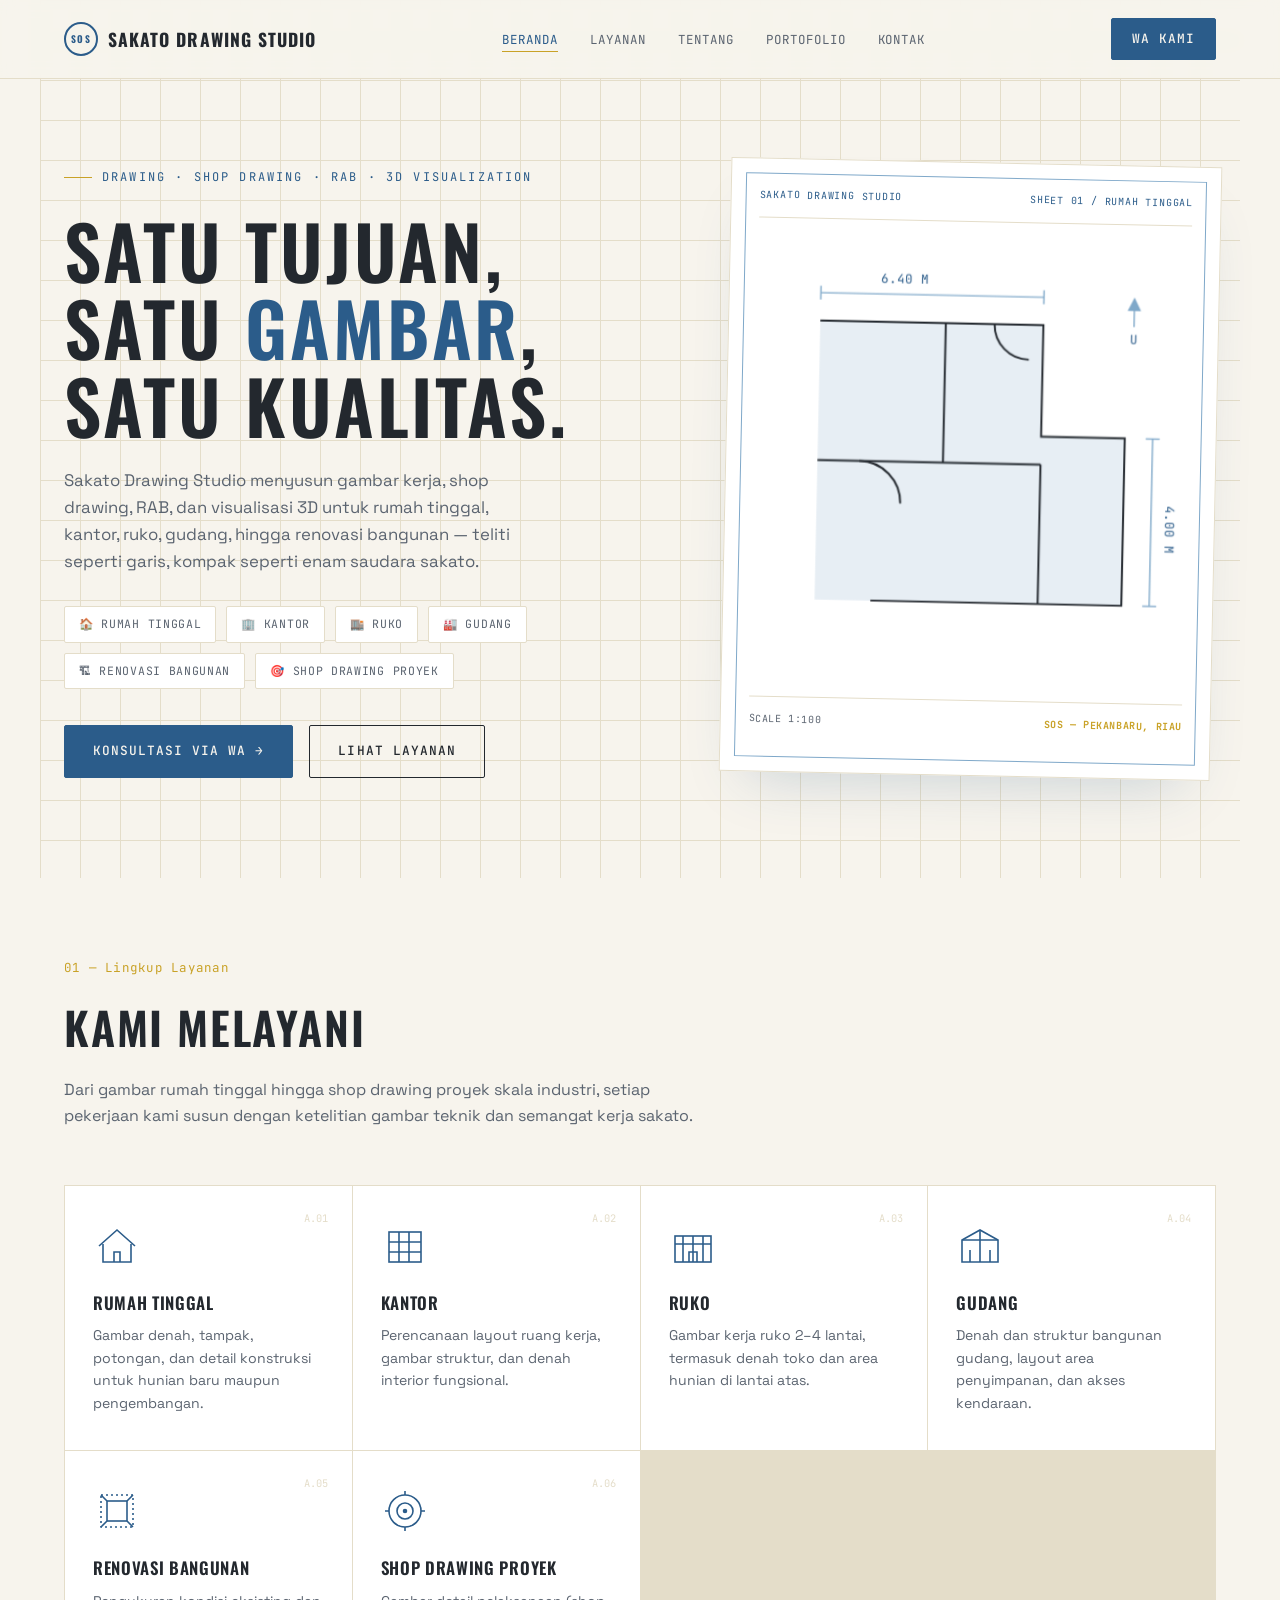
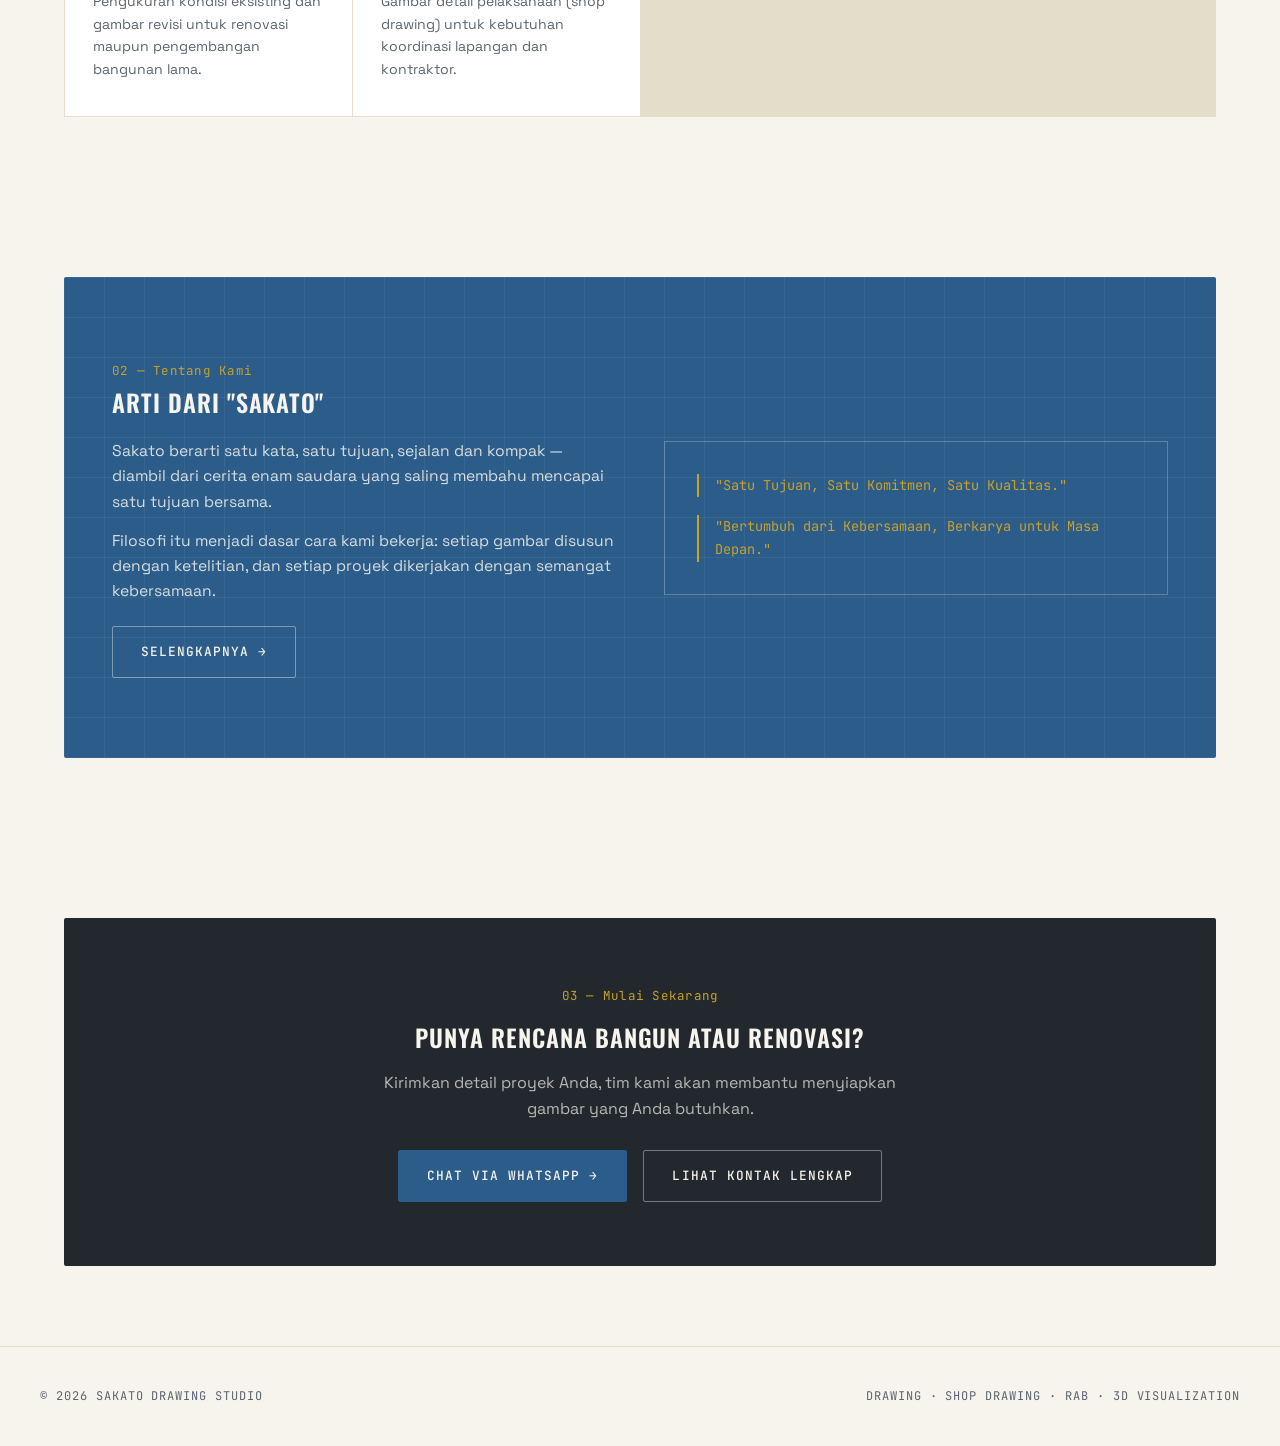
==== index.html @ 13a2aa0a "Add files via upload" ====
<!DOCTYPE html>
<html lang="id">
<head>
<meta charset="UTF-8">
<meta name="viewport" content="width=device-width, initial-scale=1.0">
<title>Sakato Drawing Studio — Drawing, Shop Drawing, RAB & 3D Visualization</title>
<link rel="preconnect" href="https://fonts.googleapis.com">
<link rel="preconnect" href="https://fonts.gstatic.com" crossorigin>
<link href="https://fonts.googleapis.com/css2?family=Oswald:wght@400;500;600;700&family=Space+Grotesk:wght@400;500;700&family=JetBrains+Mono:wght@400;500&display=swap" rel="stylesheet">
<link rel="stylesheet" href="style.css">
</head>
<body>

<header>
  <div class="nav-wrap">
    <div class="logo">
      <span class="logo-mark">SOS</span>
      Sakato Drawing Studio
    </div>
    <nav>
      <ul>
        <li><a href="index.html" class="active">Beranda</a></li>
        <li><a href="layanan.html">Layanan</a></li>
        <li><a href="tentang.html">Tentang</a></li>
        <li><a href="portofolio.html">Portofolio</a></li>
        <li><a href="kontak.html">Kontak</a></li>
      </ul>
    </nav>
    <a href="https://wa.me/6285765136700" class="btn btn-primary" style="padding:10px 20px;">WA Kami</a>
  </div>
</header>

<main>
  <!-- HERO -->
  <section class="hero blueprint-bg" style="padding-top:160px;">
    <div>
      <div class="eyebrow">Drawing · Shop Drawing · RAB · 3D Visualization</div>
      <h1>Satu Tujuan,<br>Satu <span>Gambar</span>,<br>Satu Kualitas.</h1>
      <p class="hero-desc">Sakato Drawing Studio menyusun gambar kerja, shop drawing, RAB, dan visualisasi 3D untuk rumah tinggal, kantor, ruko, gudang, hingga renovasi bangunan — teliti seperti garis, kompak seperti enam saudara sakato.</p>
      <div class="scope-row">
        <span class="scope-chip">🏠 Rumah Tinggal</span>
        <span class="scope-chip">🏢 Kantor</span>
        <span class="scope-chip">🏬 Ruko</span>
        <span class="scope-chip">🏭 Gudang</span>
        <span class="scope-chip">🏗 Renovasi Bangunan</span>
        <span class="scope-chip">🎯 Shop Drawing Proyek</span>
      </div>
      <div class="cta-row">
        <a href="https://wa.me/6285765136700" class="btn btn-primary">Konsultasi via WA →</a>
        <a href="layanan.html" class="btn btn-ghost">Lihat Layanan</a>
      </div>
    </div>

    <div class="sheet">
      <div class="sheet-header">
        <span>SAKATO DRAWING STUDIO</span>
        <span>SHEET 01 / RUMAH TINGGAL</span>
      </div>
      <div class="sheet-body">
        <svg class="sheet-house" viewBox="0 0 300 320" xmlns="http://www.w3.org/2000/svg">
          <polygon class="draw-fill" points="40,60 200,60 200,140 260,140 260,260 40,260" />
          <polygon class="draw-line" points="40,60 200,60 200,140 260,140 260,260 40,260 40,60" />
          <path class="draw-line" d="M130,60 L130,160" />
          <path class="draw-line" d="M40,160 L200,160" />
          <path class="draw-line" d="M200,160 L200,260" />
          <path class="draw-line" d="M70,160 A30,30 0 0 1 100,190" />
          <path class="draw-line" d="M165,60 A25,25 0 0 0 190,85" />
          <line class="dim-line" x1="40" y1="40" x2="200" y2="40" />
          <line class="dim-line" x1="40" y1="35" x2="40" y2="45" />
          <line class="dim-line" x1="200" y1="35" x2="200" y2="45" />
          <text class="dim-text" x="100" y="32" text-anchor="middle">6.40 M</text>
          <line class="dim-line" x1="280" y1="140" x2="280" y2="260" />
          <line class="dim-line" x1="275" y1="140" x2="285" y2="140" />
          <line class="dim-line" x1="275" y1="260" x2="285" y2="260" />
          <text class="dim-text" x="290" y="205" text-anchor="middle" transform="rotate(90 290 205)">4.00 M</text>
          <g transform="translate(265,40)">
            <line class="dim-line" x1="0" y1="20" x2="0" y2="0" />
            <polygon class="dim-line" points="0,0 -4,8 4,8" fill="var(--blue-light)"/>
            <text class="dim-text" x="0" y="32" text-anchor="middle">U</text>
          </g>
        </svg>
      </div>
      <div class="sheet-footer">
        <span>SCALE 1:100</span>
        <span class="brass">SOS — PEKANBARU, RIAU</span>
      </div>
    </div>
  </section>

  <!-- RINGKASAN LAYANAN -->
  <section class="reveal">
    <div class="section-head">
      <span class="section-num">01 — Lingkup Layanan</span>
      <h2>Kami Melayani</h2>
      <p>Dari gambar rumah tinggal hingga shop drawing proyek skala industri, setiap pekerjaan kami susun dengan ketelitian gambar teknik dan semangat kerja sakato.</p>
    </div>
    <div class="services-grid">
      <div class="service-card">
        <span class="service-tag">A.01</span>
        <div class="service-icon">
          <svg viewBox="0 0 48 48" fill="none" stroke="var(--blue)" stroke-width="1.6">
            <path d="M6 24 L24 8 L42 24" />
            <path d="M10 22 V40 H38 V22" />
            <path d="M21 40 V30 H27 V40" />
          </svg>
        </div>
        <h3>Rumah Tinggal</h3>
        <p>Gambar denah, tampak, potongan, dan detail konstruksi untuk hunian baru maupun pengembangan.</p>
      </div>
      <div class="service-card">
        <span class="service-tag">A.02</span>
        <div class="service-icon">
          <svg viewBox="0 0 48 48" fill="none" stroke="var(--blue)" stroke-width="1.6">
            <rect x="8" y="10" width="32" height="30" />
            <path d="M8 20 H40 M8 30 H40 M18 10 V40 M28 10 V40" />
          </svg>
        </div>
        <h3>Kantor</h3>
        <p>Perencanaan layout ruang kerja, gambar struktur, dan denah interior fungsional.</p>
      </div>
      <div class="service-card">
        <span class="service-tag">A.03</span>
        <div class="service-icon">
          <svg viewBox="0 0 48 48" fill="none" stroke="var(--blue)" stroke-width="1.6">
            <rect x="6" y="14" width="36" height="26" />
            <path d="M6 22 H42 M14 14 V40 M24 14 V40 M34 14 V40" />
            <path d="M20 40 V30 H28 V40" />
          </svg>
        </div>
        <h3>Ruko</h3>
        <p>Gambar kerja ruko 2–4 lantai, termasuk denah toko dan area hunian di lantai atas.</p>
      </div>
      <div class="service-card">
        <span class="service-tag">A.04</span>
        <div class="service-icon">
          <svg viewBox="0 0 48 48" fill="none" stroke="var(--blue)" stroke-width="1.6">
            <path d="M6 40 V18 L24 8 L42 18 V40 Z" />
            <path d="M6 18 L42 18 M24 8 V40 M14 28 V40 M34 28 V40" />
          </svg>
        </div>
        <h3>Gudang</h3>
        <p>Denah dan struktur bangunan gudang, layout area penyimpanan, dan akses kendaraan.</p>
      </div>
      <div class="service-card">
        <span class="service-tag">A.05</span>
        <div class="service-icon">
          <svg viewBox="0 0 48 48" fill="none" stroke="var(--blue)" stroke-width="1.6">
            <rect x="8" y="8" width="32" height="32" stroke-dasharray="2 3"/>
            <rect x="14" y="14" width="20" height="20" />
            <path d="M14 14 L8 8 M34 14 L40 8 M14 34 L8 40 M34 34 L40 40" />
          </svg>
        </div>
        <h3>Renovasi Bangunan</h3>
        <p>Pengukuran kondisi eksisting dan gambar revisi untuk renovasi maupun pengembangan bangunan lama.</p>
      </div>
      <div class="service-card">
        <span class="service-tag">A.06</span>
        <div class="service-icon">
          <svg viewBox="0 0 48 48" fill="none" stroke="var(--blue)" stroke-width="1.6">
            <circle cx="24" cy="24" r="16" />
            <circle cx="24" cy="24" r="8" />
            <circle cx="24" cy="24" r="1.5" fill="var(--blue)"/>
            <path d="M24 4 V8 M24 40 V44 M4 24 H8 M40 24 H44" />
          </svg>
        </div>
        <h3>Shop Drawing Proyek</h3>
        <p>Gambar detail pelaksanaan (shop drawing) untuk kebutuhan koordinasi lapangan dan kontraktor.</p>
      </div>
    </div>
  </section>

  <!-- RINGKASAN TENTANG -->
  <section class="reveal">
    <div class="about">
      <div class="about-inner">
        <div>
          <span class="section-num" style="color:var(--brass);">02 — Tentang Kami</span>
          <h2>Arti dari "Sakato"</h2>
          <p>Sakato berarti satu kata, satu tujuan, sejalan dan kompak — diambil dari cerita enam saudara yang saling membahu mencapai satu tujuan bersama.</p>
          <p>Filosofi itu menjadi dasar cara kami bekerja: setiap gambar disusun dengan ketelitian, dan setiap proyek dikerjakan dengan semangat kebersamaan.</p>
          <a href="tentang.html" class="btn btn-ghost" style="margin-top:8px; color:var(--paper); border-color:rgba(247,244,237,0.4);">Selengkapnya →</a>
        </div>
        <div class="about-emblem">
          <div class="tagline-item">"Satu Tujuan, Satu Komitmen, Satu Kualitas."</div>
          <div class="tagline-item">"Bertumbuh dari Kebersamaan, Berkarya untuk Masa Depan."</div>
        </div>
      </div>
    </div>
  </section>

  <!-- CTA -->
  <section class="reveal">
    <div class="cta-band">
      <span class="section-num">03 — Mulai Sekarang</span>
      <h2 style="margin-top:10px;">Punya Rencana Bangun atau Renovasi?</h2>
      <p>Kirimkan detail proyek Anda, tim kami akan membantu menyiapkan gambar yang Anda butuhkan.</p>
      <div class="cta-row">
        <a href="https://wa.me/6285765136700" class="btn btn-primary">Chat via WhatsApp →</a>
        <a href="kontak.html" class="btn btn-ghost">Lihat Kontak Lengkap</a>
      </div>
    </div>
  </section>
</main>

<footer>
  <div class="footer-inner">
    <span>© 2026 Sakato Drawing Studio</span>
    <span>Drawing · Shop Drawing · RAB · 3D Visualization</span>
  </div>
</footer>

<script>
  const reveals = document.querySelectorAll('.reveal');
  const obs = new IntersectionObserver((entries) => {
    entries.forEach(e => {
      if (e.isIntersecting) e.target.classList.add('visible');
    });
  }, {threshold: 0.12});
  reveals.forEach(r => obs.observe(r));
</script>

</body>
</html>
---- style.css ----
:root{
  --paper:#F7F4ED;
  --paper-line:#E4DDC9;
  --blue:#2B5C8A;
  --blue-light:#7FA8C9;
  --blue-pale:#E7EEF4;
  --brass:#C9A227;
  --ink:#23282E;
  --ink-soft:#5B6470;
  --white:#FFFFFF;
  --radius:2px;
}

*{margin:0;padding:0;box-sizing:border-box;}

html{scroll-behavior:smooth;}

body{
  font-family:'Space Grotesk', sans-serif;
  background:var(--paper);
  color:var(--ink);
  line-height:1.6;
  overflow-x:hidden;
}

.blueprint-bg{
  background-image:
    linear-gradient(var(--paper-line) 1px, transparent 1px),
    linear-gradient(90deg, var(--paper-line) 1px, transparent 1px);
  background-size:40px 40px;
}

h1,h2,h3,h4{
  font-family:'Oswald', sans-serif;
  text-transform:uppercase;
  letter-spacing:0.04em;
  font-weight:600;
  color:var(--ink);
}

.mono{
  font-family:'JetBrains Mono', monospace;
  letter-spacing:0.05em;
}

a{text-decoration:none;color:inherit;}

/* ===== HEADER ===== */
header{
  position:fixed;
  top:0;left:0;right:0;
  z-index:100;
  background:rgba(247,244,237,0.9);
  backdrop-filter:blur(8px);
  border-bottom:1px solid var(--paper-line);
}
.nav-wrap{
  max-width:1200px;
  margin:0 auto;
  padding:18px 24px;
  display:flex;
  align-items:center;
  justify-content:space-between;
}
.logo{
  display:flex;
  align-items:center;
  gap:10px;
  font-family:'Oswald', sans-serif;
  font-weight:700;
  font-size:1.1rem;
  letter-spacing:0.06em;
  text-transform:uppercase;
}
.logo-mark{
  width:34px;height:34px;
  border:2px solid var(--blue);
  border-radius:50%;
  display:flex;align-items:center;justify-content:center;
  font-family:'Oswald',sans-serif;
  font-size:0.6rem;
  font-weight:700;
  color:var(--blue);
  flex-shrink:0;
}
nav ul{
  display:flex;
  gap:32px;
  list-style:none;
}
nav a{
  font-family:'JetBrains Mono', monospace;
  font-size:0.78rem;
  text-transform:uppercase;
  letter-spacing:0.08em;
  color:var(--ink-soft);
  transition:color 0.2s;
  position:relative;
  padding-bottom:4px;
}
nav a:hover, nav a:focus-visible{color:var(--blue);}
nav a.active{color:var(--blue);}
nav a::after{
  content:'';
  position:absolute;
  left:0;bottom:0;
  width:0;height:1px;
  background:var(--brass);
  transition:width 0.25s;
}
nav a:hover::after, nav a.active::after{width:100%;}
@media (max-width:780px){
  nav{display:none;}
}

/* ===== PAGE HERO (sub-pages) ===== */
.page-hero{
  padding:160px 24px 60px;
  max-width:1200px;
  margin:0 auto;
}
.eyebrow{
  display:inline-flex;
  align-items:center;
  gap:10px;
  font-family:'JetBrains Mono', monospace;
  font-size:0.75rem;
  letter-spacing:0.18em;
  text-transform:uppercase;
  color:var(--blue);
  margin-bottom:24px;
}
.eyebrow::before{
  content:'';
  width:28px;height:1px;
  background:var(--brass);
}
.page-hero h1{
  font-size:clamp(2.4rem, 5.5vw, 4rem);
  line-height:1.1;
  margin-bottom:18px;
}
.page-hero h1 span{color:var(--blue);}
.page-hero p{
  color:var(--ink-soft);
  font-size:1.05rem;
  max-width:620px;
}

/* ===== HERO (homepage) ===== */
.hero{
  position:relative;
  padding:160px 24px 100px;
  max-width:1200px;
  margin:0 auto;
  display:grid;
  grid-template-columns:1.1fr 0.9fr;
  gap:60px;
  align-items:center;
}
@media (max-width:900px){
  .hero{grid-template-columns:1fr; padding-top:130px; gap:40px;}
}
.hero h1{
  font-size:clamp(2.6rem, 6vw, 4.6rem);
  line-height:1.05;
  margin-bottom:24px;
}
.hero h1 span{color:var(--blue);}
.hero-desc{
  font-size:1.05rem;
  color:var(--ink-soft);
  max-width:480px;
  margin-bottom:32px;
}

.scope-row{
  display:flex;
  flex-wrap:wrap;
  gap:10px;
  margin-bottom:36px;
}
.scope-chip{
  font-family:'JetBrains Mono', monospace;
  font-size:0.72rem;
  text-transform:uppercase;
  letter-spacing:0.06em;
  border:1px solid var(--paper-line);
  background:var(--white);
  padding:8px 14px;
  border-radius:var(--radius);
  color:var(--ink-soft);
}

.cta-row{display:flex; gap:16px; flex-wrap:wrap;}
.btn{
  font-family:'JetBrains Mono', monospace;
  font-size:0.8rem;
  text-transform:uppercase;
  letter-spacing:0.08em;
  padding:15px 28px;
  border-radius:var(--radius);
  transition:all 0.25s;
  display:inline-flex;
  align-items:center;
  gap:8px;
  border:1px solid transparent;
  cursor:pointer;
  background:none;
  font-weight:500;
}
.btn-primary{
  background:var(--blue);
  color:var(--paper);
  border:1px solid var(--blue);
}
.btn-primary:hover{
  background:var(--ink);
  border-color:var(--ink);
  transform:translateY(-2px);
}
.btn-ghost{
  background:transparent;
  color:var(--ink);
  border:1px solid var(--ink);
}
.btn-ghost:hover{
  border-color:var(--brass);
  color:var(--brass);
}

/* Hero visual: drawing sheet */
.sheet{
  position:relative;
  background:var(--white);
  border:1px solid var(--paper-line);
  box-shadow:0 30px 60px -30px rgba(43,92,138,0.25);
  aspect-ratio:4/5;
  padding:28px;
  transform:rotate(1.2deg);
}
.sheet::before{
  content:'';
  position:absolute;
  inset:14px;
  border:1px solid var(--blue-light);
}
.sheet-header{
  display:flex;
  justify-content:space-between;
  font-family:'JetBrains Mono', monospace;
  font-size:0.62rem;
  color:var(--blue);
  text-transform:uppercase;
  letter-spacing:0.08em;
  padding-bottom:14px;
  border-bottom:1px solid var(--paper-line);
  margin-bottom:18px;
}
.sheet-body{
  position:relative;
  height:calc(100% - 110px);
}
.sheet-house{
  width:100%;height:100%;
  display:block;
}
.dim-line{
  stroke:var(--blue-light);
  stroke-width:1;
}
.dim-text{
  font-family:'JetBrains Mono', monospace;
  font-size:9px;
  fill:var(--blue);
}
.draw-line{
  stroke:var(--ink);
  stroke-width:1.4;
  fill:none;
  stroke-dasharray:600;
  stroke-dashoffset:600;
  animation:draw 2.6s ease forwards 0.4s;
}
.draw-fill{
  fill:var(--blue-pale);
  opacity:0;
  animation:fadeIn 0.8s ease forwards 2.4s;
}
@keyframes draw{to{stroke-dashoffset:0;}}
@keyframes fadeIn{to{opacity:1;}}
.sheet-footer{
  display:flex;
  justify-content:space-between;
  align-items:center;
  font-family:'JetBrains Mono', monospace;
  font-size:0.62rem;
  color:var(--ink-soft);
  text-transform:uppercase;
  letter-spacing:0.06em;
  padding-top:14px;
  border-top:1px solid var(--paper-line);
  margin-top:14px;
}
.sheet-footer .brass{color:var(--brass); font-weight:700;}

@media (prefers-reduced-motion:reduce){
  .draw-line{animation:none; stroke-dashoffset:0;}
  .draw-fill{animation:none; opacity:1;}
}

/* ===== SECTION GENERIC ===== */
section{
  padding:80px 24px;
  max-width:1200px;
  margin:0 auto;
}
section.tight{padding-top:0;}
.section-head{
  display:flex;
  flex-direction:column;
  gap:14px;
  margin-bottom:56px;
  max-width:640px;
}
.section-num{
  font-family:'JetBrains Mono', monospace;
  font-size:0.78rem;
  color:var(--brass);
  letter-spacing:0.1em;
}
.section-head h2{
  font-size:clamp(1.9rem, 4vw, 2.8rem);
}
.section-head p{
  color:var(--ink-soft);
  font-size:1rem;
}

/* ===== SERVICES GRID ===== */
.services-grid{
  display:grid;
  grid-template-columns:repeat(auto-fit, minmax(240px,1fr));
  gap:1px;
  background:var(--paper-line);
  border:1px solid var(--paper-line);
}
.service-card{
  background:var(--white);
  padding:36px 28px;
  transition:background 0.25s;
  position:relative;
}
.service-card:hover{background:var(--blue-pale);}
.service-icon{
  width:48px;height:48px;
  margin-bottom:20px;
}
.service-icon svg{width:100%;height:100%;}
.service-card h3{
  font-size:1.05rem;
  margin-bottom:8px;
}
.service-card p{
  font-size:0.88rem;
  color:var(--ink-soft);
}
.service-tag{
  position:absolute;
  top:24px; right:24px;
  font-family:'JetBrains Mono', monospace;
  font-size:0.65rem;
  color:var(--paper-line);
  transition:color 0.25s;
}
.service-card:hover .service-tag{color:var(--blue-light);}

/* ===== DELIVERABLES ===== */
.deliverables{
  display:grid;
  grid-template-columns:repeat(auto-fit,minmax(220px,1fr));
  gap:24px;
}
.deliv-card{
  border:1px solid var(--paper-line);
  background:var(--white);
  padding:32px 24px;
  position:relative;
  overflow:hidden;
}
.deliv-card::before{
  content:attr(data-code);
  position:absolute;
  top:-18px; right:-10px;
  font-family:'Oswald',sans-serif;
  font-size:5rem;
  font-weight:700;
  color:var(--paper-line);
  line-height:1;
  z-index:0;
}
.deliv-card h3{
  position:relative;
  font-size:1.05rem;
  margin-bottom:10px;
  z-index:1;
}
.deliv-card p{
  position:relative;
  font-size:0.88rem;
  color:var(--ink-soft);
  z-index:1;
}

/* ===== ABOUT / SAKATO STORY ===== */
.about{
  background:var(--blue);
  color:var(--paper);
  border-radius:var(--radius);
  padding:80px 48px;
  position:relative;
  overflow:hidden;
}
.about::before{
  content:'';
  position:absolute;
  inset:0;
  background-image:
    linear-gradient(rgba(255,255,255,0.06) 1px, transparent 1px),
    linear-gradient(90deg, rgba(255,255,255,0.06) 1px, transparent 1px);
  background-size:40px 40px;
  pointer-events:none;
}
.about-inner{
  position:relative;
  display:grid;
  grid-template-columns:1fr 1fr;
  gap:48px;
  align-items:center;
}
@media (max-width:860px){
  .about{padding:56px 28px;}
  .about-inner{grid-template-columns:1fr;}
}
.about h2{color:var(--paper); margin-bottom:18px;}
.about p{color:rgba(247,244,237,0.85); font-size:0.98rem; margin-bottom:14px;}
.about-emblem{
  border:1px solid rgba(247,244,237,0.25);
  padding:32px;
  display:flex;
  flex-direction:column;
  gap:18px;
}
.tagline-item{
  font-family:'JetBrains Mono', monospace;
  font-size:0.85rem;
  line-height:1.7;
  color:var(--brass);
  border-left:2px solid var(--brass);
  padding-left:16px;
}

/* ===== STORY TIMELINE (about page) ===== */
.story-block{
  display:grid;
  grid-template-columns:120px 1fr;
  gap:32px;
  padding:32px 0;
  border-bottom:1px solid var(--paper-line);
}
.story-block:first-child{padding-top:0;}
.story-block:last-child{border-bottom:none;}
@media (max-width:700px){
  .story-block{grid-template-columns:1fr; gap:8px;}
}
.story-label{
  font-family:'JetBrains Mono', monospace;
  font-size:0.72rem;
  text-transform:uppercase;
  letter-spacing:0.12em;
  color:var(--brass);
}
.story-block h3{font-size:1.2rem; margin-bottom:10px;}
.story-block p{color:var(--ink-soft); font-size:0.96rem; max-width:640px;}

/* ===== PORTFOLIO GRID ===== */
.portfolio-grid{
  display:grid;
  grid-template-columns:repeat(auto-fit, minmax(280px,1fr));
  gap:24px;
}
.portfolio-card{
  border:1px solid var(--paper-line);
  background:var(--white);
  overflow:hidden;
}
.portfolio-thumb{
  aspect-ratio:4/3;
  background:var(--blue-pale);
  position:relative;
  overflow:hidden;
}
.portfolio-thumb svg{width:100%;height:100%;display:block;}
.portfolio-info{
  padding:20px 22px;
}
.portfolio-info .label{
  font-family:'JetBrains Mono', monospace;
  font-size:0.68rem;
  text-transform:uppercase;
  letter-spacing:0.1em;
  color:var(--brass);
  display:block;
  margin-bottom:6px;
}
.portfolio-info h3{font-size:1rem; margin-bottom:6px;}
.portfolio-info p{font-size:0.86rem; color:var(--ink-soft);}

/* ===== CONTACT ===== */
.contact-grid{
  display:grid;
  grid-template-columns:1.2fr 1fr;
  gap:48px;
}
@media (max-width:860px){
  .contact-grid{grid-template-columns:1fr;}
}
.contact-card{
  background:var(--white);
  border:1px solid var(--paper-line);
  padding:40px;
}
.contact-list{list-style:none; margin-top:24px;}
.contact-list li{
  display:flex;
  align-items:center;
  gap:16px;
  padding:18px 0;
  border-bottom:1px solid var(--paper-line);
}
.contact-list li:last-child{border-bottom:none;}
.contact-list .icon{
  width:38px;height:38px;
  flex-shrink:0;
  border:1px solid var(--paper-line);
  border-radius:50%;
  display:flex;align-items:center;justify-content:center;
  color:var(--blue);
}
.contact-list .label{
  font-family:'JetBrains Mono', monospace;
  font-size:0.68rem;
  text-transform:uppercase;
  letter-spacing:0.1em;
  color:var(--ink-soft);
  display:block;
  margin-bottom:2px;
}
.contact-list .value{
  font-weight:500;
  font-size:0.98rem;
}
.contact-list a.value:hover{color:var(--blue);}

.map-card{
  border:1px solid var(--paper-line);
  background:var(--white);
  display:flex;
  flex-direction:column;
}
.map-visual{
  flex:1;
  background:var(--blue-pale);
  position:relative;
  min-height:240px;
  overflow:hidden;
}
.map-visual svg{width:100%;height:100%;}
.map-caption{
  padding:24px 28px;
  border-top:1px solid var(--paper-line);
}
.map-caption .label{
  font-family:'JetBrains Mono', monospace;
  font-size:0.68rem;
  text-transform:uppercase;
  letter-spacing:0.1em;
  color:var(--brass);
  display:block;
  margin-bottom:6px;
}

/* ===== CONTACT FORM ===== */
.form-card{
  background:var(--white);
  border:1px solid var(--paper-line);
  padding:40px;
}
.form-group{margin-bottom:20px;}
.form-group label{
  display:block;
  font-family:'JetBrains Mono', monospace;
  font-size:0.7rem;
  text-transform:uppercase;
  letter-spacing:0.1em;
  color:var(--ink-soft);
  margin-bottom:8px;
}
.form-group input,
.form-group select,
.form-group textarea{
  width:100%;
  padding:12px 14px;
  border:1px solid var(--paper-line);
  background:var(--paper);
  font-family:'Space Grotesk', sans-serif;
  font-size:0.95rem;
  color:var(--ink);
  border-radius:var(--radius);
}
.form-group input:focus,
.form-group select:focus,
.form-group textarea:focus{
  outline:2px solid var(--brass);
  outline-offset:1px;
  border-color:var(--brass);
}
.form-group textarea{resize:vertical; min-height:120px;}
.form-note{
  font-size:0.82rem;
  color:var(--ink-soft);
  margin-top:14px;
}

/* ===== CTA BAND ===== */
.cta-band{
  background:var(--ink);
  color:var(--paper);
  padding:64px 48px;
  text-align:center;
  border-radius:var(--radius);
}
.cta-band h2{color:var(--paper); margin-bottom:14px;}
.cta-band p{color:rgba(247,244,237,0.7); margin-bottom:28px; max-width:520px; margin-left:auto; margin-right:auto;}
.cta-band .cta-row{justify-content:center;}
.cta-band .btn-ghost{color:var(--paper); border-color:rgba(247,244,237,0.4);}
.cta-band .btn-ghost:hover{color:var(--brass); border-color:var(--brass);}

/* ===== FOOTER ===== */
footer{
  border-top:1px solid var(--paper-line);
  padding:40px 24px;
}
.footer-inner{
  max-width:1200px;
  margin:0 auto;
  display:flex;
  justify-content:space-between;
  align-items:center;
  flex-wrap:wrap;
  gap:16px;
  font-family:'JetBrains Mono', monospace;
  font-size:0.75rem;
  color:var(--ink-soft);
  text-transform:uppercase;
  letter-spacing:0.08em;
}

/* focus visibility */
a:focus-visible, button:focus-visible{
  outline:2px solid var(--brass);
  outline-offset:2px;
}

/* reveal on scroll */
.reveal{
  opacity:0;
  transform:translateY(24px);
  transition:opacity 0.6s ease, transform 0.6s ease;
}
.reveal.visible{
  opacity:1;
  transform:translateY(0);
}
@media (prefers-reduced-motion:reduce){
  .reveal{opacity:1; transform:none; transition:none;}
}
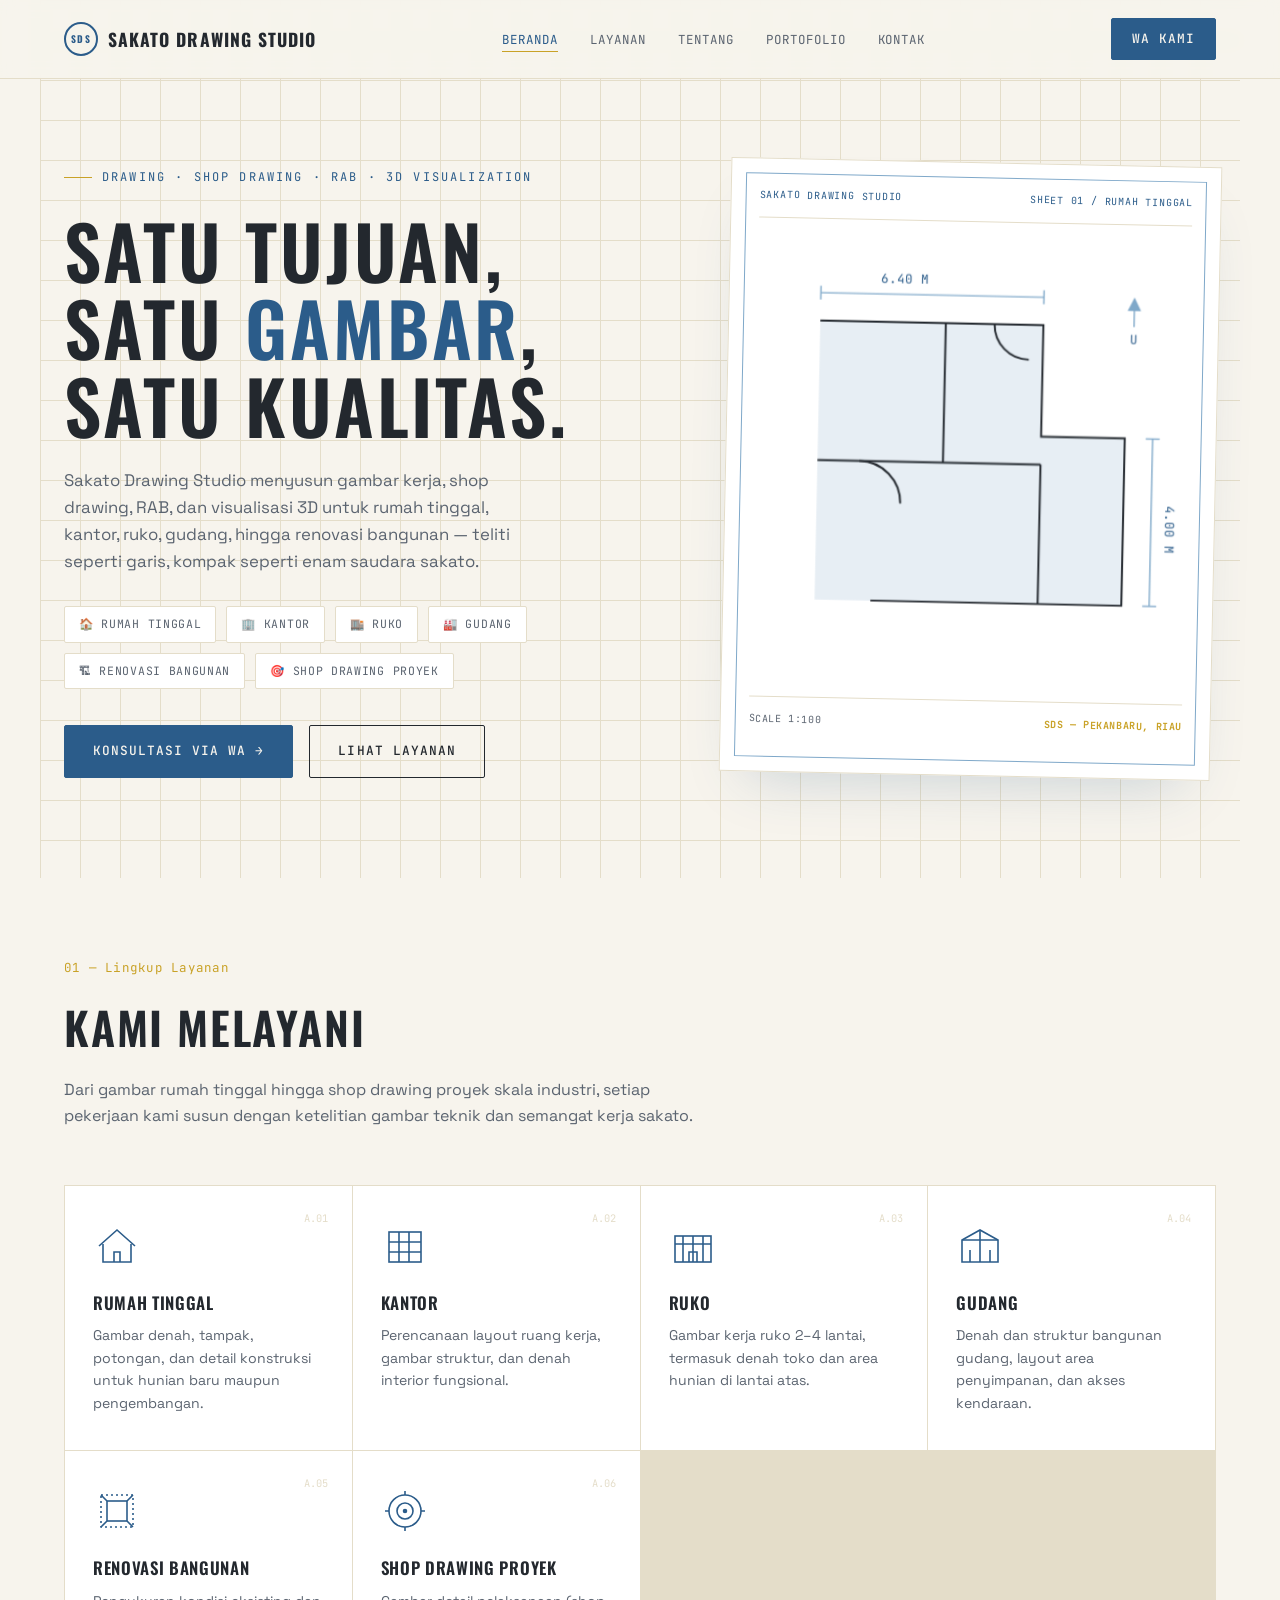
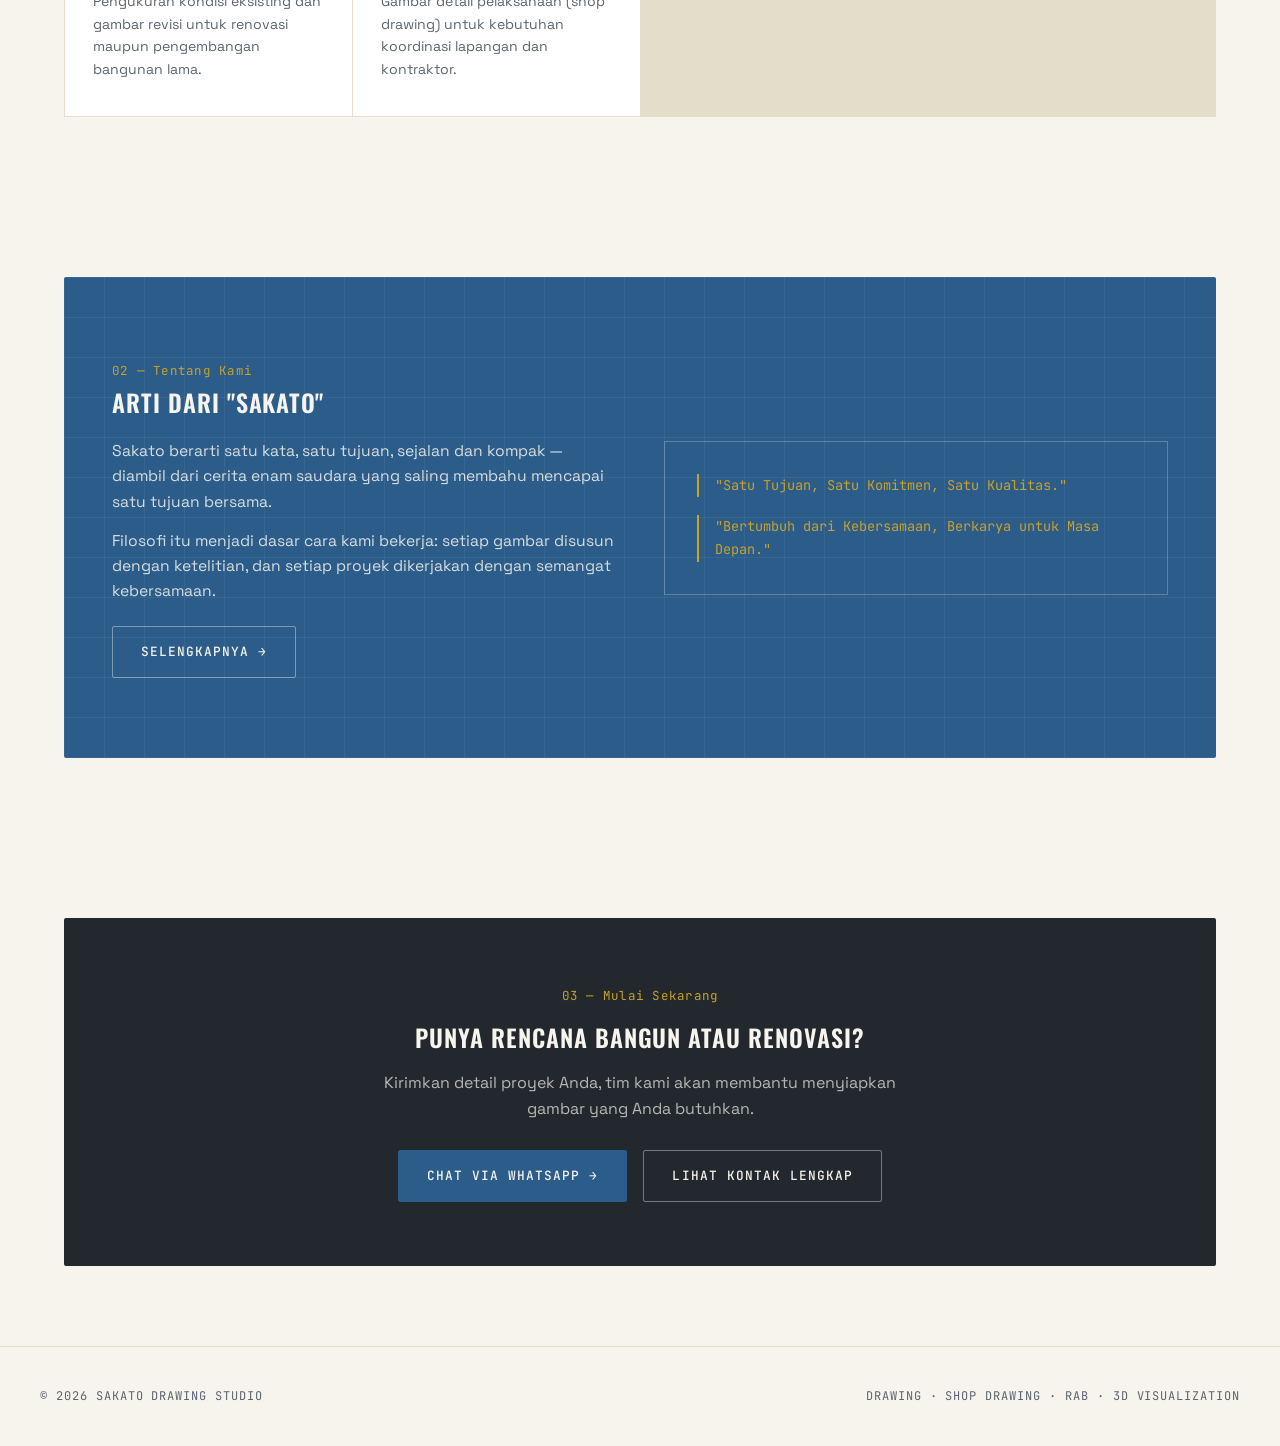
==== commit 65b12e5e: "Update index.html" ====
--- a/index.html
+++ b/index.html
@@ -14,7 +14,7 @@
 <header>
   <div class="nav-wrap">
     <div class="logo">
-      <span class="logo-mark">SOS</span>
+      <span class="logo-mark">SDS</span>
       Sakato Drawing Studio
     </div>
     <nav>
@@ -26,7 +26,7 @@
         <li><a href="kontak.html">Kontak</a></li>
       </ul>
     </nav>
-    <a href="https://wa.me/6285765136700" class="btn btn-primary" style="padding:10px 20px;">WA Kami</a>
+    <a href="https://wa.me/6282185192163" class="btn btn-primary" style="padding:10px 20px;">WA Kami</a>
   </div>
 </header>
 
@@ -46,7 +46,7 @@
         <span class="scope-chip">🎯 Shop Drawing Proyek</span>
       </div>
       <div class="cta-row">
-        <a href="https://wa.me/6285765136700" class="btn btn-primary">Konsultasi via WA →</a>
+        <a href="https://wa.me/6282185192163" class="btn btn-primary">Konsultasi via WA →</a>
         <a href="layanan.html" class="btn btn-ghost">Lihat Layanan</a>
       </div>
     </div>
@@ -82,7 +82,7 @@
       </div>
       <div class="sheet-footer">
         <span>SCALE 1:100</span>
-        <span class="brass">SOS — PEKANBARU, RIAU</span>
+        <span class="brass">SDS — PEKANBARU, RIAU</span>
       </div>
     </div>
   </section>
@@ -195,7 +195,7 @@
       <h2 style="margin-top:10px;">Punya Rencana Bangun atau Renovasi?</h2>
       <p>Kirimkan detail proyek Anda, tim kami akan membantu menyiapkan gambar yang Anda butuhkan.</p>
       <div class="cta-row">
-        <a href="https://wa.me/6285765136700" class="btn btn-primary">Chat via WhatsApp →</a>
+        <a href="https://wa.me/6282185192163" class="btn btn-primary">Chat via WhatsApp →</a>
         <a href="kontak.html" class="btn btn-ghost">Lihat Kontak Lengkap</a>
       </div>
     </div>
